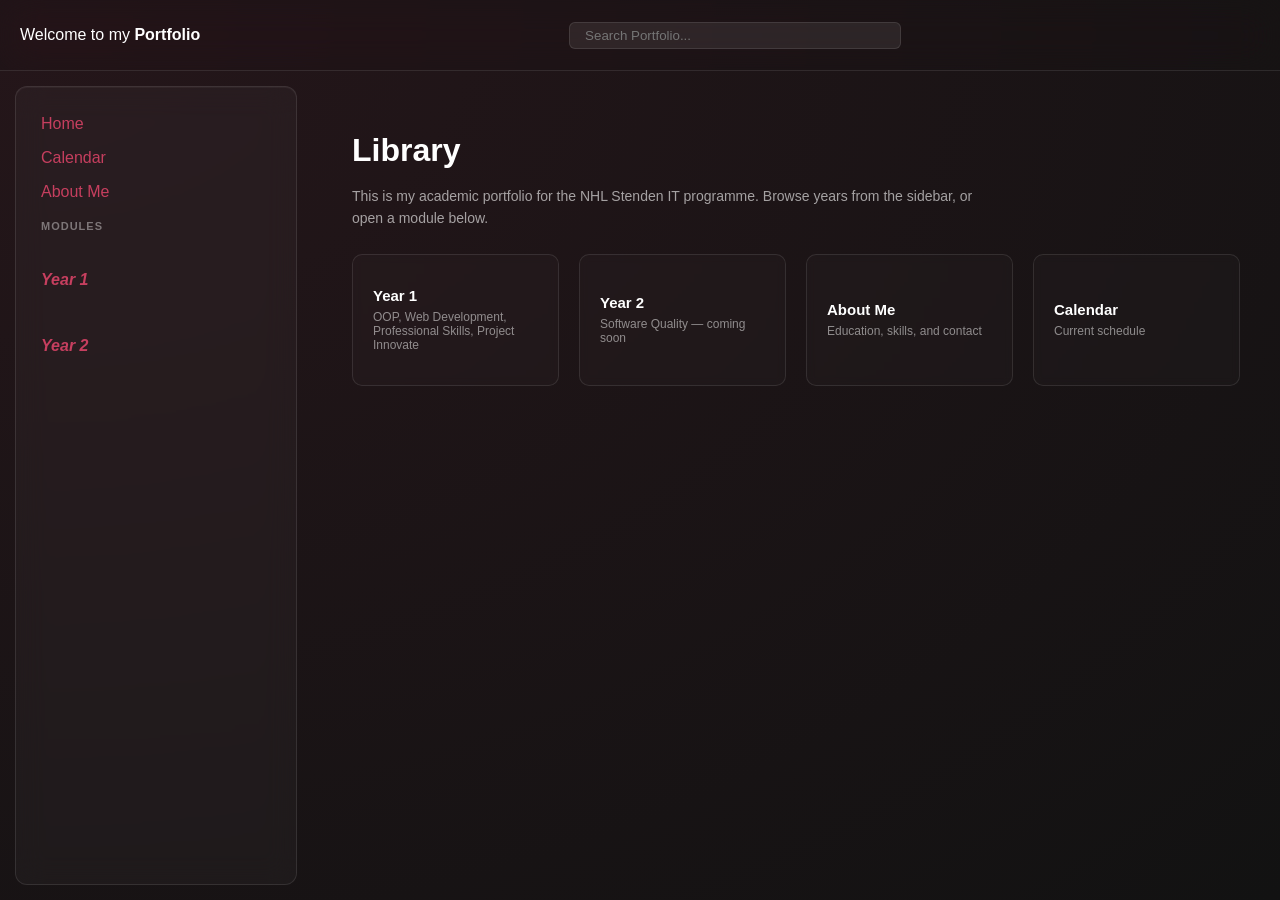
==== Portfolio/index.html @ 07875162 "Static version for GitHub Pages" ====
<!DOCTYPE html>
<html lang="en">
<head>
    <meta charset="UTF-8">
    <meta name="viewport" content="width=device-width, initial-scale=1.0">
    <link rel="stylesheet" href="./Css/variables.css">
    <link rel="stylesheet" href="./Css/header.css">
    <link rel="stylesheet" href="./Css/web.css">
    <title>Portfolio</title>
</head>

<body class="appleDark">
    <nav class="topNav">
        <div class="navLeft">
            <span class="welcome">Welcome to my <strong>Portfolio</strong></span>
        </div>
        <div class="navCenter">
            <input type="text" id="searchBar" placeholder="Search Portfolio..." class="searchBar">
        </div>
    </nav>

    <div class="mainContainer">
        <aside class="sidebar">
            <div class="sidebarSection">
                <ul class="sidebarList">
                    <li><a href="index.html">Home</a></li>
                    <li><a href="calendar.html">Calendar</a></li>
                    <li><a href="about.html">About Me</a></li>
                </ul>

                <h3>Modules</h3>
                <div class="moduleDetails">
                    <summary class="moduleSummary">
                        <p><a href="year1.html">Year 1</a></p>
                    </summary>
                </div>
                <div class="moduleDetails">
                    <summary class="moduleSummary">
                        <p><a href="year2.html">Year 2</a></p>
                    </summary>
                </div>
            </div>
        </aside>

        <main class="content">
            <h1>Library</h1>
            <p class="libraryIntro">
                This is my academic portfolio for the NHL Stenden IT programme. Browse years from the
                sidebar, or open a module below.
            </p>

            <div class="gridContainer">
                <a class="card" href="year1.html" data-search="year 1 oop web development professional skills project innovate">
                    <span class="cardTitle">Year 1</span>
                    <span class="cardMeta">OOP, Web Development, Professional Skills, Project Innovate</span>
                </a>
                <a class="card" href="year2.html" data-search="year 2 software quality">
                    <span class="cardTitle">Year 2</span>
                    <span class="cardMeta">Software Quality — coming soon</span>
                </a>
                <a class="card" href="about.html" data-search="about caleb gaitou education">
                    <span class="cardTitle">About Me</span>
                    <span class="cardMeta">Education, skills, and contact</span>
                </a>
                <a class="card" href="calendar.html" data-search="calendar schedule outlook">
                    <span class="cardTitle">Calendar</span>
                    <span class="cardMeta">Current schedule</span>
                </a>
            </div>
        </main>
    </div>
    <script src="./js/search.js"></script>
</body>
</html>
---- Portfolio/Css/variables.css ----
:root {
    --bgMain: radial-gradient(at top left, #25161a, #121212);
    --glassBg: rgba(255, 255, 255, 0.03);
    --glassBorder: rgba(255, 255, 255, 0.1);
    --accentColor: rgb(198, 63, 95);
    --textColor: #ffffff;
}
---- Portfolio/Css/header.css ----
.topNav {
    min-height: 50px;
    background: rgba(20, 20, 20, 0.3);
    backdrop-filter: blur(20px) saturate(160%);
    -webkit-backdrop-filter: blur(20px) saturate(160%);
    display: flex;
    flex-wrap: wrap;
    align-items: center;
    justify-content: space-between;
    gap: 10px;
    padding: 10px 20px;
    border-bottom: 1px solid var(--glassBorder);
    z-index: 100;
}

.navLeft {
    display: flex;
    flex-wrap: wrap;
    align-items: center;
    gap: 10px;
}

.navCenter {
    display: flex;
    flex: 1 1 200px;
    justify-content: center;
    min-width: 160px;
}

.navRight {
    display: flex;
    align-items: center;
    justify-content: flex-end;
}

.userPermission {
    font-size: 12px;
    background: rgba(255, 255, 255, 0.05);
    padding: 4px 12px;
    border-radius: 20px;
    border: 1px solid var(--glassBorder);
    backdrop-filter: blur(5px);
}

.userPermission strong {
    color: var(--accentColor);
    text-transform: uppercase;
    letter-spacing: 0.5px;
}

.btnLogout {
    color: var(--accentColor);
    text-decoration: none;
    margin-left: 15px;
    font-size: 14px;
}

.searchBar {
    background: rgba(255, 255, 255, 0.08);
    border: 1px solid var(--glassBorder);
    border-radius: 6px;
    padding: 5px 15px;
    color: white;
    width: 100%;
    max-width: 300px;
    outline: none;
}

@media (max-width: 500px) {
    .topNav {
        justify-content: center;
        text-align: center;
    }

    .navLeft,
    .navCenter,
    .navRight {
        justify-content: center;
        width: 100%;
    }

    .searchBar {
        max-width: none;
    }
}
---- Portfolio/Css/web.css ----
/* ─── BASE ─────────────────────────────────────────────── */

body {
    margin: 0;
    font-family: -apple-system, BlinkMacSystemFont, "Segoe UI", Roboto, Helvetica;
    background: var(--bgMain);
    color: var(--textColor);
    display: flex;
    flex-direction: column;
    height: 100vh;
}

a {
    color: inherit;
    text-decoration: none;
    background-color: transparent;
}

/* Top nav (.topNav, .navLeft, etc.) now lives in Css/header.css,
   loaded alongside header.php wherever the shared header is included. */

/* ─── LAYOUT ────────────────────────────────────────────── */

.mainContainer {
    display: flex;
    flex: 1;
    overflow-y: hidden;
}

.content {
    flex: 1;
    min-width: 0;
    padding: 40px;
    overflow-y: auto;
}

/* ─── RESPONSIVE ────────────────────────────────────────── */

@media (max-width: 800px) {
    body {
        height: auto;
        min-height: 100vh;
    }

    .mainContainer {
        flex-direction: column;
        overflow: visible;
    }

    .sidebar {
        width: auto;
    }

    .content {
        padding: 20px;
    }
}

/* ─── SIDEBAR ───────────────────────────────────────────── */

.sidebar {
    width: 240px;
    flex-shrink: 0;
    background: var(--glassBg);
    backdrop-filter: blur(15px);
    -webkit-backdrop-filter: blur(15px);
    margin: 15px;
    padding: 20px;
    border-radius: 12px;
    border: 1px solid var(--glassBorder);
    display: flex;
    flex-direction: column;
    box-shadow: inset 0 1px 1px rgba(255, 255, 255, 0.05);
}

.sidebar h3 {
    font-size: 11px;
    letter-spacing: 1px;
    text-transform: uppercase;
    color: rgba(255, 255, 255, 0.4);
    margin-bottom: 15px;
    padding-left: 5px;
}

.sidebar ul {
    padding: 0;
    margin: 0;
}

.sidebar li {
    list-style: none;
}

.sidebar li a,
summary {
    color: var(--accentColor);
    text-decoration: none;
    display: block;
    padding: 8px 5px;
    border-radius: 6px;
    transition: background-color 0.3s ease, color 0.3s ease;
    font-weight: 500;
}

summary a {
    cursor: pointer;
    outline: none;
    font-style: italic;
    font-weight: bold;
}

summary::-webkit-details-marker {
    color: var(--accentColor);
}

.sidebar li a:hover,
summary:hover {
    background: rgba(198, 63, 95, 0.1);
    color: white;
}

details ul {
    margin-left: 20px;
    margin-top: 5px;
}

details ul li a {
    font-size: 0.9em;
    opacity: 0.8;
}

.moduleMessage {
    padding-left: 10px;
    font-size: 12px;
    color: rgba(255, 255, 255, 0.4);
}

/* ─── CARDS ─────────────────────────────────────────────── */

.gridContainer {
    display: grid;
    grid-template-columns: repeat(auto-fill, minmax(200px, 1fr));
    gap: 20px;
}

.card {
    background: rgba(255, 255, 255, 0.02);
    backdrop-filter: blur(4px);
    min-height: 90px;
    border-radius: 10px;
    display: flex;
    flex-direction: column;
    justify-content: center;
    gap: 6px;
    padding: 20px;
    border: 1px solid var(--glassBorder);
    transition: all 0.3s ease;
}

.card:hover {
    background: rgba(255, 255, 255, 0.06);
    border-color: rgba(198, 63, 95, 0.5);
    transform: translateY(-4px);
    box-shadow: 0 10px 20px rgba(0, 0, 0, 0.3);
}

.cardTitle {
    font-weight: 600;
    font-size: 15px;
}

.cardMeta {
    font-size: 12px;
    color: rgba(255, 255, 255, 0.5);
}

.libraryIntro {
    color: rgba(255, 255, 255, 0.6);
    font-size: 14px;
    line-height: 1.6;
    max-width: 640px;
    margin: -6px 0 24px 0;
}

/* ─── ANNOUNCEMENTS ─────────────────────────────────────── */

.announcementBox {
    background: rgba(198, 63, 95, 0.08);
    border: 1px solid rgba(198, 63, 95, 0.3);
    border-radius: 12px;
    padding: 18px 20px;
    margin: 0 0 24px 0;
}

.announcementBox h3 {
    margin: 0 0 8px 0;
    font-size: 13px;
    letter-spacing: 1px;
    text-transform: uppercase;
    color: var(--accentColor);
}

.announcementBox p {
    margin: 0;
    line-height: 1.5;
}

.announcementMeta {
    margin-top: 10px !important;
    font-size: 12px;
    color: rgba(255, 255, 255, 0.4);
}

.announcementForm {
    background: rgba(255, 255, 255, 0.05);
    border: 1px solid var(--glassBorder);
    border-radius: 12px;
    padding: 18px 20px;
    margin: 0 0 24px 0;
    max-width: 480px;
}

.announcementForm h3 {
    margin: 0 0 6px 0;
    font-size: 14px;
}

.announcementHint {
    font-size: 12px;
    color: rgba(255, 255, 255, 0.4);
    margin: 0 0 12px 0;
}

.announcementForm textarea {
    width: 100%;
    padding: 10px;
    background: rgba(255, 255, 255, 0.05);
    border: 1px solid var(--glassBorder);
    border-radius: 6px;
    color: white;
    box-sizing: border-box;
    font-family: inherit;
    resize: vertical;
    margin-bottom: 12px;
}

/* ─── CALENDAR ──────────────────────────────────────────── */

.calendarEmbed {
    background: var(--glassBg);
    border: 1px solid var(--glassBorder);
    border-radius: 12px;
    overflow: hidden;
    height: 75vh;
    min-height: 500px;
}

.calendarEmbed iframe {
    width: 100%;
    height: 100%;
    border: none;
    display: block;
}

/* ─── PERMISSIONS TABLE ─────────────────────────────────── */

.tableContainer {
    width: 100%;
    overflow-x: auto;
    -webkit-overflow-scrolling: touch;
}

.editPermissions {
    width: 100%;
    border-collapse: separate;
    border-spacing: 0;
    margin-top: 20px;
    background: rgba(255, 255, 255, 0.05);
    backdrop-filter: blur(12px);
    -webkit-backdrop-filter: blur(12px);
    border: 1px solid rgba(255, 255, 255, 0.1);
    border-radius: 12px;
    color: rgb(255, 255, 255);
    overflow: hidden;
    table-layout: fixed;
    min-width: 600px;
}

.editPermissions th {
    background: rgba(255, 255, 255, 0.1);
    color: rgb(255, 255, 255);
    padding: 14px;
    font-weight: 500;
    font-size: 0.85em;
    text-transform: uppercase;
    letter-spacing: 1px;
    border-bottom: 1px solid rgba(255, 255, 255, 0.1);
    white-space: nowrap;
    overflow: hidden;
    text-overflow: ellipsis;
}

.editPermissions td {
    padding: 16px 14px;
    border-bottom: 1px solid rgba(255, 255, 255, 0.05);
    font-size: 0.9em;
    overflow: hidden;
    text-overflow: ellipsis;
    white-space: nowrap;
}

.allCells {
    text-align: center;
}

/* ─── FILES TABLE ───────────────────────────────────────── */
/* Separate from .editPermissions because that class hardcodes
   nth-child width percentages for exactly 6 columns. */

.filesTable {
    width: 100%;
    border-collapse: separate;
    border-spacing: 0;
    margin-top: 20px;
    background: rgba(255, 255, 255, 0.05);
    backdrop-filter: blur(12px);
    -webkit-backdrop-filter: blur(12px);
    border: 1px solid rgba(255, 255, 255, 0.1);
    border-radius: 12px;
    color: rgb(255, 255, 255);
    overflow: hidden;
    min-width: 700px;
}

.filesTable th {
    background: rgba(255, 255, 255, 0.1);
    color: rgb(255, 255, 255);
    padding: 14px;
    font-weight: 500;
    font-size: 0.85em;
    text-transform: uppercase;
    letter-spacing: 1px;
    border-bottom: 1px solid rgba(255, 255, 255, 0.1);
    white-space: nowrap;
}

.filesTable td {
    padding: 16px 14px;
    border-bottom: 1px solid rgba(255, 255, 255, 0.05);
    font-size: 0.9em;
}

.filesTable a {
    color: var(--accentColor);
    text-decoration: none;
}

.filesTable a:hover {
    text-decoration: underline;
}

.editPermissions th:nth-child(1),
.editPermissions td:nth-child(1) { width: 14%; }

.editPermissions th:nth-child(2),
.editPermissions td:nth-child(2) { width: 24%; }

.editPermissions th:nth-child(3),
.editPermissions td:nth-child(3) { width: 12%; }

.editPermissions th:nth-child(4),
.editPermissions td:nth-child(4) { width: 24%; }

.editPermissions th:nth-child(5),
.editPermissions td:nth-child(5) { width: 10%; }

.editPermissions th:nth-child(6),
.editPermissions td:nth-child(6) { width: 16%; }

.editActionsContainer {
    display: flex;
    flex-wrap: wrap;
    align-items: center;
    justify-content: center;
    gap: 6px;
    max-width: 100%;
}

.editPermissions select {
    background: rgba(255, 255, 255, 0.1);
    color: rgb(255, 255, 255);
    border: 1px solid rgba(255, 255, 255, 0.2);
    padding: 6px 10px;
    border-radius: 8px;
    font-size: 0.85em;
    outline: none;
    cursor: pointer;
    transition: background-color 0.3s ease;
    max-width: 100%;
    min-width: 0;
    box-sizing: border-box;
}

.editPermissions select:hover {
    background: rgba(255, 255, 255, 0.2);
}


/* ─── BUTTONS ───────────────────────────────────────────── */

.saveBtn {
    background: rgba(255, 255, 255, 0.9);
    color: rgb(0, 0, 0);
    border: none;
    padding: 8px 16px;
    border-radius: 8px;
    font-weight: 600;
    font-size: 0.8em;
    cursor: pointer;
    transition: background-color 0.2s ease, transform 0.2s ease;
}

.saveBtn:hover {
    background: rgb(255, 255, 255);
    transform: scale(1.03);
}

.deleteBtn {
    background: none;
    border: none;
    font: inherit;
    cursor: pointer;
    color: rgb(255, 69, 96);
    text-decoration: none;
    font-size: 0.85em;
    font-weight: 500;
    padding: 5px 10px;
    border-radius: 6px;
    transition: background-color 0.3s ease;
}

.deleteBtn:hover {
    background: rgba(255, 69, 96, 0.1);
}
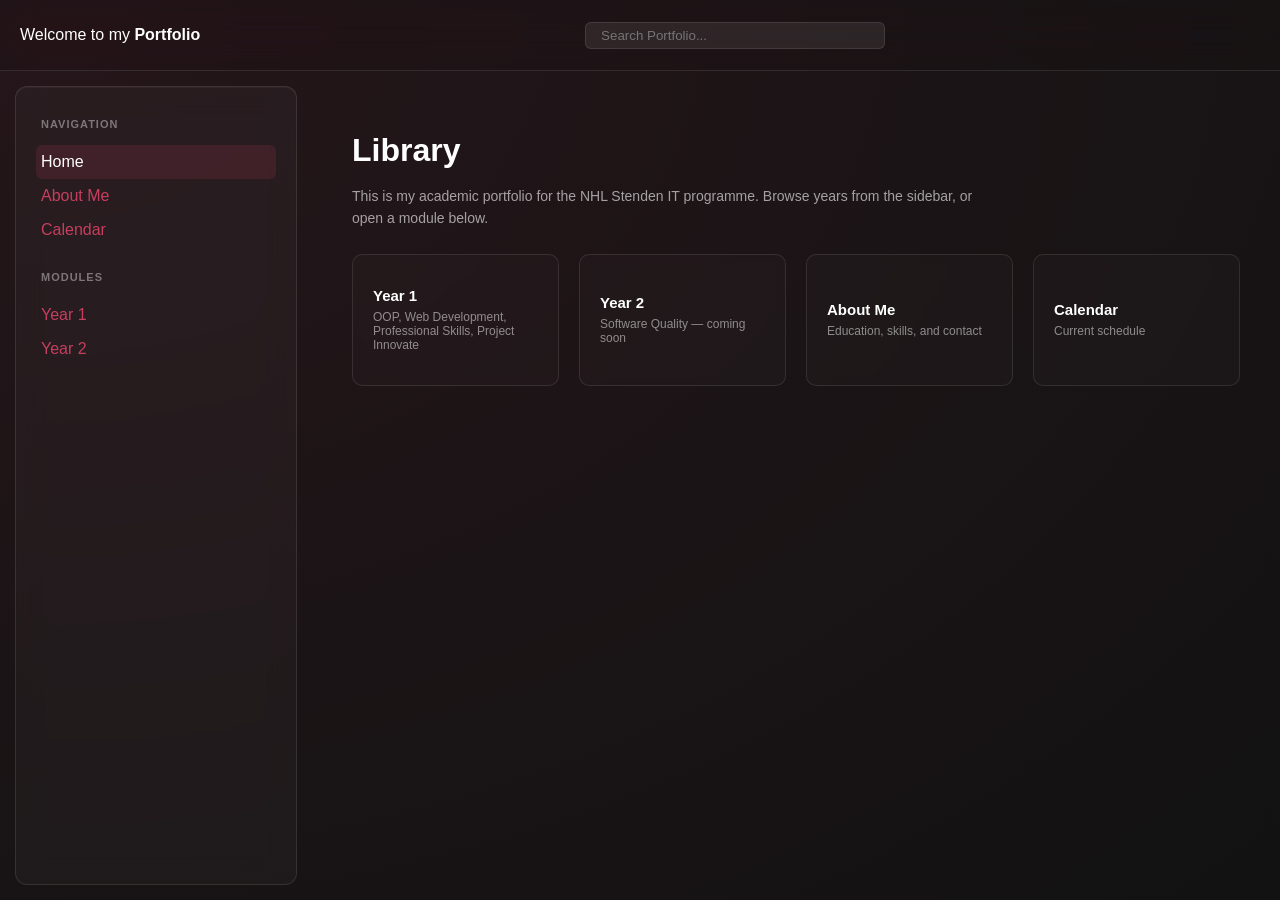
==== commit cb57341e: "Polish portfolio for GitHub Pages - Consistent sidebar on every page with the current page highlight" ====
--- a/Portfolio/index.html
+++ b/Portfolio/index.html
@@ -3,43 +3,45 @@
 <head>
     <meta charset="UTF-8">
     <meta name="viewport" content="width=device-width, initial-scale=1.0">
+    <title>Caleb Gaïtou — Portfolio</title>
+    <meta name="description" content="Academic portfolio of Caleb Gaïtou, Information Technology student at NHL Stenden University of Applied Sciences in Emmen.">
+    <meta name="theme-color" content="#121212">
+    <link rel="icon" href="./favicon.svg" type="image/svg+xml">
+    <meta property="og:type" content="website">
+    <meta property="og:title" content="Caleb Gaïtou — Portfolio">
+    <meta property="og:description" content="Coursework, projects and reflections from my IT studies at NHL Stenden.">
+    <meta property="og:image" content="https://calebgaitou.github.io/myPortfolio/Portfolio/Files/Personal/caleb-profile.jpg">
     <link rel="stylesheet" href="./Css/variables.css">
     <link rel="stylesheet" href="./Css/header.css">
     <link rel="stylesheet" href="./Css/web.css">
-    <title>Portfolio</title>
 </head>
 
 <body class="appleDark">
-    <nav class="topNav">
+    <header class="topNav">
         <div class="navLeft">
-            <span class="welcome">Welcome to my <strong>Portfolio</strong></span>
+            <a href="index.html" class="welcome">Welcome to my <strong>Portfolio</strong></a>
         </div>
         <div class="navCenter">
-            <input type="text" id="searchBar" placeholder="Search Portfolio..." class="searchBar">
+            <input type="search" id="searchBar" placeholder="Search Portfolio..." class="searchBar" aria-label="Search this page">
         </div>
-    </nav>
+    </header>
 
     <div class="mainContainer">
         <aside class="sidebar">
-            <div class="sidebarSection">
+            <nav class="sidebarSection" aria-label="Site">
+                <h3>Navigation</h3>
                 <ul class="sidebarList">
-                    <li><a href="index.html">Home</a></li>
+                    <li><a href="index.html" aria-current="page">Home</a></li>
+                    <li><a href="about.html">About Me</a></li>
                     <li><a href="calendar.html">Calendar</a></li>
-                    <li><a href="about.html">About Me</a></li>
                 </ul>
 
                 <h3>Modules</h3>
-                <div class="moduleDetails">
-                    <summary class="moduleSummary">
-                        <p><a href="year1.html">Year 1</a></p>
-                    </summary>
-                </div>
-                <div class="moduleDetails">
-                    <summary class="moduleSummary">
-                        <p><a href="year2.html">Year 2</a></p>
-                    </summary>
-                </div>
-            </div>
+                <ul class="sidebarList">
+                    <li><a href="year1.html">Year 1</a></li>
+                    <li><a href="year2.html">Year 2</a></li>
+                </ul>
+            </nav>
         </aside>
 
         <main class="content">
@@ -50,7 +52,7 @@
             </p>
 
             <div class="gridContainer">
-                <a class="card" href="year1.html" data-search="year 1 oop web development professional skills project innovate">
+                <a class="card" href="year1.html" data-search="year 1 oop java web development professional skills project innovate">
                     <span class="cardTitle">Year 1</span>
                     <span class="cardMeta">OOP, Web Development, Professional Skills, Project Innovate</span>
                 </a>
@@ -58,7 +60,7 @@
                     <span class="cardTitle">Year 2</span>
                     <span class="cardMeta">Software Quality — coming soon</span>
                 </a>
-                <a class="card" href="about.html" data-search="about caleb gaitou education">
+                <a class="card" href="about.html" data-search="about caleb gaitou education skills contact">
                     <span class="cardTitle">About Me</span>
                     <span class="cardMeta">Education, skills, and contact</span>
                 </a>
@@ -67,6 +69,7 @@
                     <span class="cardMeta">Current schedule</span>
                 </a>
             </div>
+            <p class="noResults" hidden>Nothing matches that search.</p>
         </main>
     </div>
     <script src="./js/search.js"></script>
--- a/Portfolio/Css/web.css
+++ b/Portfolio/Css/web.css
@@ -32,28 +32,6 @@
     min-width: 0;
     padding: 40px;
     overflow-y: auto;
-}
-
-/* ─── RESPONSIVE ────────────────────────────────────────── */
-
-@media (max-width: 800px) {
-    body {
-        height: auto;
-        min-height: 100vh;
-    }
-
-    .mainContainer {
-        flex-direction: column;
-        overflow: visible;
-    }
-
-    .sidebar {
-        width: auto;
-    }
-
-    .content {
-        padding: 20px;
-    }
 }
 
 /* ─── SIDEBAR ───────────────────────────────────────────── */
@@ -117,6 +95,29 @@
 summary:hover {
     background: rgba(198, 63, 95, 0.1);
     color: white;
+}
+
+.sidebar li a[aria-current="page"] {
+    background: rgba(198, 63, 95, 0.15);
+    color: white;
+}
+
+.sidebarList + h3 {
+    margin-top: 24px;
+}
+
+.welcome {
+    color: var(--textColor);
+}
+
+.welcome:hover strong {
+    color: var(--accentColor);
+}
+
+a:focus-visible,
+.searchBar:focus-visible {
+    outline: 2px solid var(--accentColor);
+    outline-offset: 2px;
 }
 
 details ul {
@@ -329,7 +330,6 @@
     border-radius: 12px;
     color: rgb(255, 255, 255);
     overflow: hidden;
-    min-width: 700px;
 }
 
 .filesTable th {
@@ -357,6 +357,19 @@
 
 .filesTable a:hover {
     text-decoration: underline;
+}
+
+.fileMeta {
+    display: block;
+    margin-top: 4px;
+    font-size: 11px;
+    color: rgba(255, 255, 255, 0.45);
+    white-space: nowrap;
+}
+
+.noResults {
+    color: rgba(255, 255, 255, 0.5);
+    font-size: 14px;
 }
 
 .editPermissions th:nth-child(1),
@@ -441,4 +454,58 @@
 
 .deleteBtn:hover {
     background: rgba(255, 69, 96, 0.1);
-}+}
+/* ─── RESPONSIVE ────────────────────────────────────────── */
+/* Kept at the end so these rules win over the desktop ones above. */
+
+@media (max-width: 800px) {
+    body {
+        height: auto;
+        min-height: 100vh;
+    }
+
+    .mainContainer {
+        flex-direction: column;
+        overflow: visible;
+    }
+
+    .sidebar {
+        width: auto;
+        margin: 12px 12px 0;
+        padding: 12px 14px;
+    }
+
+    .sidebar h3 {
+        display: none;
+    }
+
+    .sidebarList {
+        display: flex;
+        flex-wrap: wrap;
+        gap: 4px 8px;
+    }
+
+    .sidebarList + h3 + .sidebarList {
+        margin-top: 4px;
+    }
+
+    .sidebar li a {
+        padding: 6px 10px;
+    }
+
+    .content {
+        padding: 20px 16px;
+    }
+}
+
+@media (max-width: 560px) {
+    .filesTable th,
+    .filesTable td {
+        padding: 12px 8px;
+        font-size: 0.85em;
+    }
+
+    .filesTable th {
+        letter-spacing: 0.5px;
+    }
+}
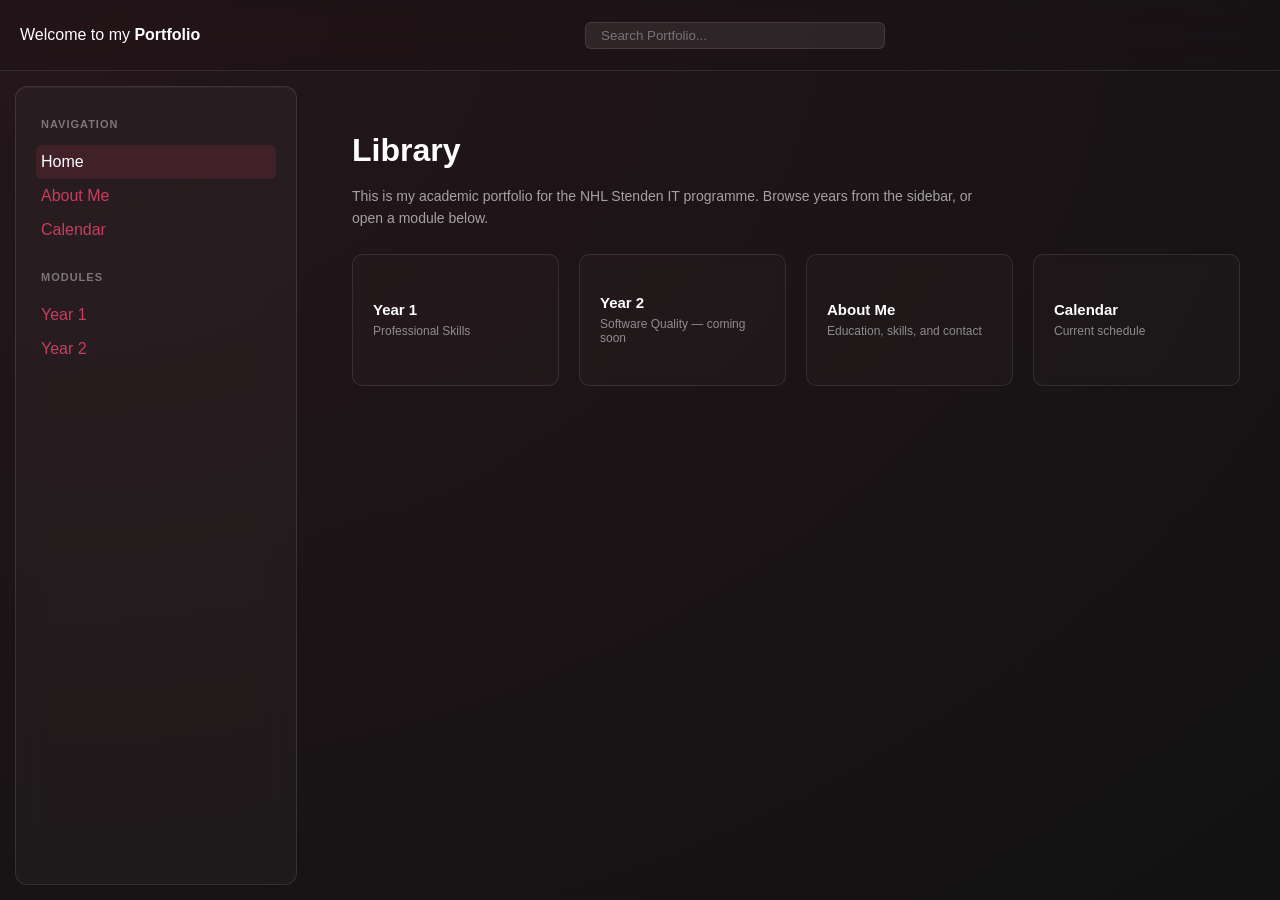
==== commit 668a89a3: "Remove rows for deleted Year 1 files Co-Authored-By: Claude Opus 5.5 <noreply@anthropic.com> Claude-" ====
--- a/Portfolio/index.html
+++ b/Portfolio/index.html
@@ -52,9 +52,9 @@
             </p>
 
             <div class="gridContainer">
-                <a class="card" href="year1.html" data-search="year 1 oop java web development professional skills project innovate">
+                <a class="card" href="year1.html" data-search="year 1 professional skills">
                     <span class="cardTitle">Year 1</span>
-                    <span class="cardMeta">OOP, Web Development, Professional Skills, Project Innovate</span>
+                    <span class="cardMeta">Professional Skills</span>
                 </a>
                 <a class="card" href="year2.html" data-search="year 2 software quality">
                     <span class="cardTitle">Year 2</span>
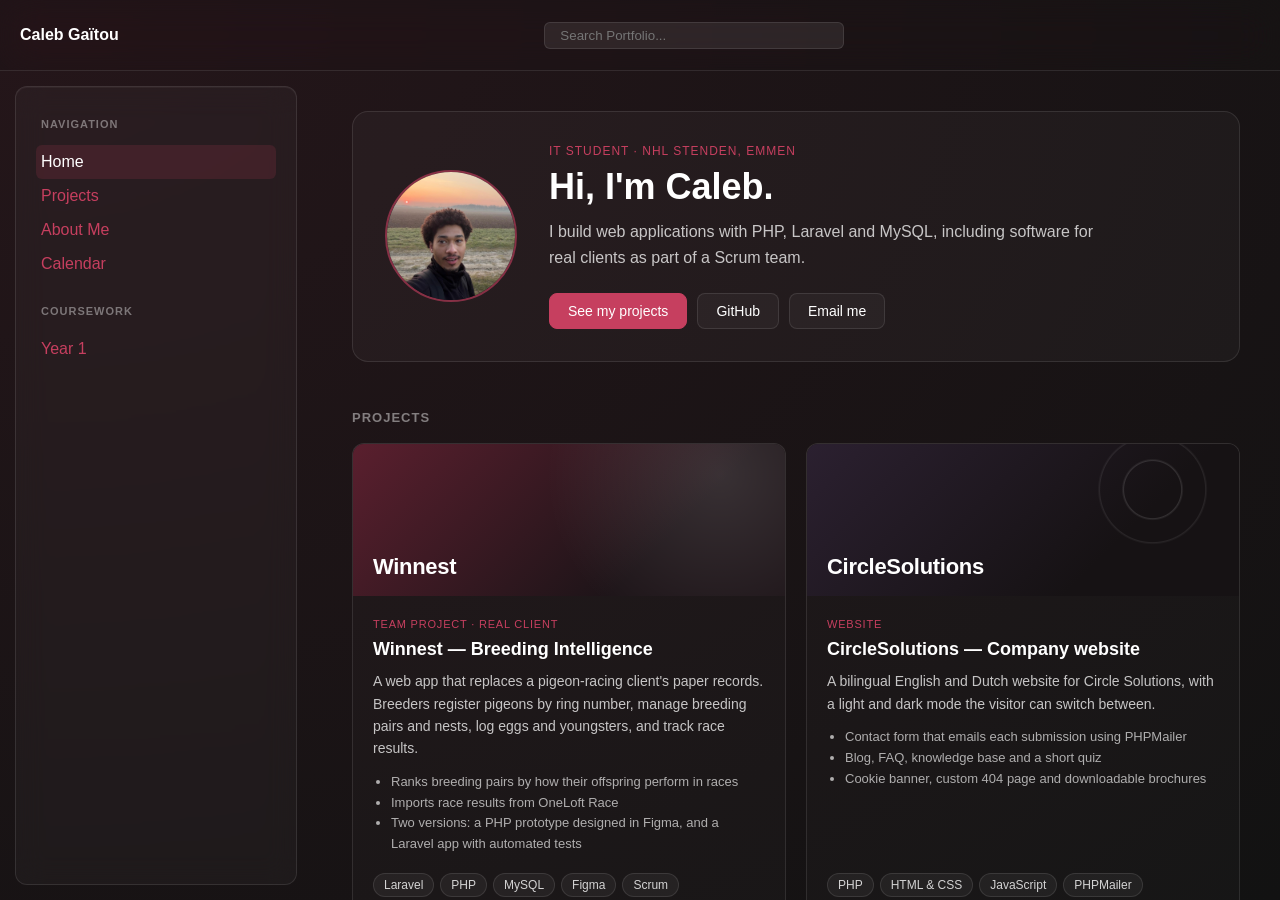
==== commit 38079b48: "Home page with intro and projects, name in top bar, hide Year 2, more skills Co-Authored-By: Claude " ====
--- a/Portfolio/index.html
+++ b/Portfolio/index.html
@@ -3,23 +3,24 @@
 <head>
     <meta charset="UTF-8">
     <meta name="viewport" content="width=device-width, initial-scale=1.0">
-    <title>Caleb Gaïtou — Portfolio</title>
-    <meta name="description" content="Academic portfolio of Caleb Gaïtou, Information Technology student at NHL Stenden University of Applied Sciences in Emmen.">
+    <title>Caleb Gaïtou — IT Student &amp; Web Developer</title>
+    <meta name="description" content="Caleb Gaïtou, Information Technology student at NHL Stenden in Emmen. Web applications built with PHP, Laravel and MySQL.">
     <meta name="theme-color" content="#121212">
     <link rel="icon" href="./favicon.svg" type="image/svg+xml">
     <meta property="og:type" content="website">
-    <meta property="og:title" content="Caleb Gaïtou — Portfolio">
-    <meta property="og:description" content="Coursework, projects and reflections from my IT studies at NHL Stenden.">
+    <meta property="og:title" content="Caleb Gaïtou — IT Student &amp; Web Developer">
+    <meta property="og:description" content="Web applications built with PHP, Laravel and MySQL, including software for real clients.">
     <meta property="og:image" content="https://calebgaitou.github.io/myPortfolio/Portfolio/Files/Personal/caleb-profile.jpg">
     <link rel="stylesheet" href="./Css/variables.css">
     <link rel="stylesheet" href="./Css/header.css">
     <link rel="stylesheet" href="./Css/web.css">
+    <link rel="stylesheet" href="./Css/home.css">
 </head>
 
 <body class="appleDark">
     <header class="topNav">
         <div class="navLeft">
-            <a href="index.html" class="welcome">Welcome to my <strong>Portfolio</strong></a>
+            <a href="index.html" class="welcome"><strong>Caleb Gaïtou</strong></a>
         </div>
         <div class="navCenter">
             <input type="search" id="searchBar" placeholder="Search Portfolio..." class="searchBar" aria-label="Search this page">
@@ -32,43 +33,111 @@
                 <h3>Navigation</h3>
                 <ul class="sidebarList">
                     <li><a href="index.html" aria-current="page">Home</a></li>
+                    <li><a href="index.html#projects">Projects</a></li>
                     <li><a href="about.html">About Me</a></li>
                     <li><a href="calendar.html">Calendar</a></li>
                 </ul>
 
-                <h3>Modules</h3>
+                <h3>Coursework</h3>
                 <ul class="sidebarList">
                     <li><a href="year1.html">Year 1</a></li>
-                    <li><a href="year2.html">Year 2</a></li>
                 </ul>
             </nav>
         </aside>
 
         <main class="content">
-            <h1>Library</h1>
-            <p class="libraryIntro">
-                This is my academic portfolio for the NHL Stenden IT programme. Browse years from the
-                sidebar, or open a module below.
-            </p>
+            <section class="hero">
+                <img src="./Files/Personal/caleb-profile.jpg" class="heroPhoto" alt="Caleb Gaïtou" width="128" height="128">
+                <div class="heroText">
+                    <p class="heroKicker">IT student · NHL Stenden, Emmen</p>
+                    <h1>Hi, I'm Caleb.</h1>
+                    <p class="heroLead">
+                        I build web applications with PHP, Laravel and MySQL, including software for
+                        real clients as part of a Scrum team.
+                    </p>
+                    <div class="heroActions">
+                        <a class="btn btnPrimary" href="#projects">See my projects</a>
+                        <a class="btn" href="https://github.com/CalebGaitou" target="_blank" rel="noopener">GitHub</a>
+                        <a class="btn" href="mailto:calebbgaitou@gmail.com">Email me</a>
+                    </div>
+                </div>
+            </section>
 
-            <div class="gridContainer">
-                <a class="card" href="year1.html" data-search="year 1 professional skills">
-                    <span class="cardTitle">Year 1</span>
-                    <span class="cardMeta">Professional Skills</span>
-                </a>
-                <a class="card" href="year2.html" data-search="year 2 software quality">
-                    <span class="cardTitle">Year 2</span>
-                    <span class="cardMeta">Software Quality — coming soon</span>
-                </a>
-                <a class="card" href="about.html" data-search="about caleb gaitou education skills contact">
-                    <span class="cardTitle">About Me</span>
-                    <span class="cardMeta">Education, skills, and contact</span>
-                </a>
-                <a class="card" href="calendar.html" data-search="calendar schedule outlook">
-                    <span class="cardTitle">Calendar</span>
-                    <span class="cardMeta">Current schedule</span>
-                </a>
-            </div>
+            <section id="projects" class="homeSection" aria-labelledby="projectsHeading">
+                <h2 id="projectsHeading" class="sectionHeading">Projects</h2>
+
+                <div class="projectGrid">
+                    <article class="projectCard" data-search="winnest pigeon racing breeding client laravel php mysql scrum figma team">
+                        <div class="projectBanner projectBannerWinnest" aria-hidden="true">
+                            <span>Winnest</span>
+                        </div>
+                        <div class="projectBody">
+                            <p class="projectLabel">Team project · Real client</p>
+                            <h3>Winnest — Breeding Intelligence</h3>
+                            <p>
+                                A web app that replaces a pigeon-racing client's paper records. Breeders register
+                                pigeons by ring number, manage breeding pairs and nests, log eggs and youngsters,
+                                and track race results.
+                            </p>
+                            <ul class="projectPoints">
+                                <li>Ranks breeding pairs by how their offspring perform in races</li>
+                                <li>Imports race results from OneLoft Race</li>
+                                <li>Two versions: a PHP prototype designed in Figma, and a Laravel app with automated tests</li>
+                            </ul>
+                            <ul class="tagList" aria-label="Built with">
+                                <li>Laravel</li>
+                                <li>PHP</li>
+                                <li>MySQL</li>
+                                <li>Figma</li>
+                                <li>Scrum</li>
+                            </ul>
+                        </div>
+                    </article>
+
+                    <article class="projectCard" data-search="circlesolutions circle solutions company website bilingual dutch english dark mode phpmailer contact php">
+                        <div class="projectBanner projectBannerCircle" aria-hidden="true">
+                            <span>CircleSolutions</span>
+                        </div>
+                        <div class="projectBody">
+                            <p class="projectLabel">Website</p>
+                            <h3>CircleSolutions — Company website</h3>
+                            <p>
+                                A bilingual English and Dutch website for Circle Solutions, with a light and dark
+                                mode the visitor can switch between.
+                            </p>
+                            <ul class="projectPoints">
+                                <li>Contact form that emails each submission using PHPMailer</li>
+                                <li>Blog, FAQ, knowledge base and a short quiz</li>
+                                <li>Cookie banner, custom 404 page and downloadable brochures</li>
+                            </ul>
+                            <ul class="tagList" aria-label="Built with">
+                                <li>PHP</li>
+                                <li>HTML &amp; CSS</li>
+                                <li>JavaScript</li>
+                                <li>PHPMailer</li>
+                            </ul>
+                        </div>
+                    </article>
+                </div>
+            </section>
+
+            <section class="homeSection" aria-labelledby="courseworkHeading">
+                <h2 id="courseworkHeading" class="sectionHeading">Coursework &amp; more</h2>
+                <div class="gridContainer">
+                    <a class="card" href="year1.html" data-search="year 1 coursework professional skills">
+                        <span class="cardTitle">Year 1</span>
+                        <span class="cardMeta">Professional Skills</span>
+                    </a>
+                    <a class="card" href="about.html" data-search="about caleb gaitou education skills languages contact">
+                        <span class="cardTitle">About Me</span>
+                        <span class="cardMeta">Education, skills and contact</span>
+                    </a>
+                    <a class="card" href="calendar.html" data-search="calendar schedule outlook">
+                        <span class="cardTitle">Calendar</span>
+                        <span class="cardMeta">Current schedule</span>
+                    </a>
+                </div>
+            </section>
             <p class="noResults" hidden>Nothing matches that search.</p>
         </main>
     </div>
--- a/Portfolio/Css/home.css
+++ b/Portfolio/Css/home.css
@@ -0,0 +1,225 @@
+/* ─── HOME: HERO ────────────────────────────────────────── */
+
+.hero {
+    display: flex;
+    align-items: center;
+    gap: 32px;
+    padding: 32px;
+    margin-bottom: 48px;
+    background: var(--glassBg);
+    border: 1px solid var(--glassBorder);
+    border-radius: 16px;
+}
+
+.heroPhoto {
+    flex-shrink: 0;
+    width: 128px;
+    height: 128px;
+    border-radius: 50%;
+    object-fit: cover;
+    border: 2px solid rgba(198, 63, 95, 0.6);
+}
+
+.heroKicker {
+    margin: 0 0 8px;
+    font-size: 12px;
+    letter-spacing: 1px;
+    text-transform: uppercase;
+    color: var(--accentColor);
+}
+
+.hero h1 {
+    margin: 0 0 12px;
+    font-size: 36px;
+    line-height: 1.15;
+}
+
+.heroLead {
+    margin: 0 0 22px;
+    font-size: 16px;
+    line-height: 1.6;
+    color: rgba(255, 255, 255, 0.75);
+    max-width: 560px;
+}
+
+.heroActions {
+    display: flex;
+    flex-wrap: wrap;
+    gap: 10px;
+}
+
+.btn {
+    display: inline-block;
+    padding: 9px 18px;
+    border-radius: 8px;
+    border: 1px solid var(--glassBorder);
+    background: rgba(255, 255, 255, 0.04);
+    font-size: 14px;
+    font-weight: 500;
+    transition: background-color 0.2s ease, border-color 0.2s ease;
+}
+
+.btn:hover {
+    background: rgba(255, 255, 255, 0.09);
+    border-color: rgba(198, 63, 95, 0.5);
+}
+
+.btnPrimary {
+    background: var(--accentColor);
+    border-color: var(--accentColor);
+    color: #fff;
+}
+
+.btnPrimary:hover {
+    background: rgb(178, 52, 83);
+    border-color: rgb(178, 52, 83);
+}
+
+/* ─── HOME: SECTIONS ────────────────────────────────────── */
+
+.homeSection {
+    margin-bottom: 48px;
+    scroll-margin-top: 20px;
+}
+
+.sectionHeading {
+    margin: 0 0 18px;
+    font-size: 13px;
+    letter-spacing: 1px;
+    text-transform: uppercase;
+    color: rgba(255, 255, 255, 0.45);
+}
+
+/* ─── HOME: PROJECTS ────────────────────────────────────── */
+
+.projectGrid {
+    display: grid;
+    grid-template-columns: repeat(auto-fill, minmax(320px, 1fr));
+    gap: 20px;
+}
+
+.projectCard {
+    display: flex;
+    flex-direction: column;
+    background: rgba(255, 255, 255, 0.02);
+    border: 1px solid var(--glassBorder);
+    border-radius: 12px;
+    overflow: hidden;
+    transition: border-color 0.3s ease, transform 0.3s ease;
+}
+
+.projectCard:hover {
+    border-color: rgba(198, 63, 95, 0.5);
+    transform: translateY(-3px);
+}
+
+/* Banner: swap for a screenshot later with
+   <img class="projectShot" src="./Files/Projects/winnest.png" alt="..."> */
+.projectBanner {
+    height: 120px;
+    display: flex;
+    align-items: flex-end;
+    padding: 16px 20px;
+    font-size: 22px;
+    font-weight: 700;
+    letter-spacing: -0.3px;
+}
+
+.projectBannerWinnest {
+    background:
+        radial-gradient(circle at 85% 20%, rgba(255, 255, 255, 0.12), transparent 45%),
+        linear-gradient(135deg, #5a1f2e, #1d1418 70%);
+}
+
+.projectBannerCircle {
+    background:
+        radial-gradient(circle at 80% 30%, transparent 28px, rgba(255, 255, 255, 0.12) 29px, transparent 31px),
+        radial-gradient(circle at 80% 30%, transparent 52px, rgba(255, 255, 255, 0.08) 53px, transparent 55px),
+        linear-gradient(135deg, #2b2030, #161214 70%);
+}
+
+.projectShot {
+    width: 100%;
+    height: 180px;
+    object-fit: cover;
+    object-position: top;
+    display: block;
+    border-bottom: 1px solid var(--glassBorder);
+}
+
+.projectBody {
+    padding: 20px;
+    display: flex;
+    flex-direction: column;
+    flex: 1;
+}
+
+.projectBody > .projectLabel {
+    margin: 0 0 6px;
+    font-size: 11px;
+    letter-spacing: 0.8px;
+    text-transform: uppercase;
+    color: var(--accentColor);
+}
+
+.projectBody h3 {
+    margin: 0 0 10px;
+    font-size: 18px;
+}
+
+.projectBody > p {
+    margin: 0 0 12px;
+    font-size: 14px;
+    line-height: 1.6;
+    color: rgba(255, 255, 255, 0.75);
+}
+
+.projectPoints {
+    margin: 0 0 18px;
+    padding-left: 18px;
+    font-size: 13px;
+    line-height: 1.6;
+    color: rgba(255, 255, 255, 0.65);
+}
+
+.tagList {
+    display: flex;
+    flex-wrap: wrap;
+    gap: 6px;
+    list-style: none;
+    padding: 0;
+    margin: auto 0 0;
+}
+
+.tagList li {
+    font-size: 12px;
+    padding: 4px 10px;
+    border-radius: 20px;
+    background: rgba(255, 255, 255, 0.05);
+    border: 1px solid var(--glassBorder);
+    color: rgba(255, 255, 255, 0.8);
+}
+
+/* ─── HOME: PHONE ───────────────────────────────────────── */
+
+@media (max-width: 640px) {
+    .hero {
+        flex-direction: column;
+        align-items: flex-start;
+        gap: 18px;
+        padding: 22px;
+    }
+
+    .heroPhoto {
+        width: 96px;
+        height: 96px;
+    }
+
+    .hero h1 {
+        font-size: 28px;
+    }
+
+    .projectGrid {
+        grid-template-columns: 1fr;
+    }
+}
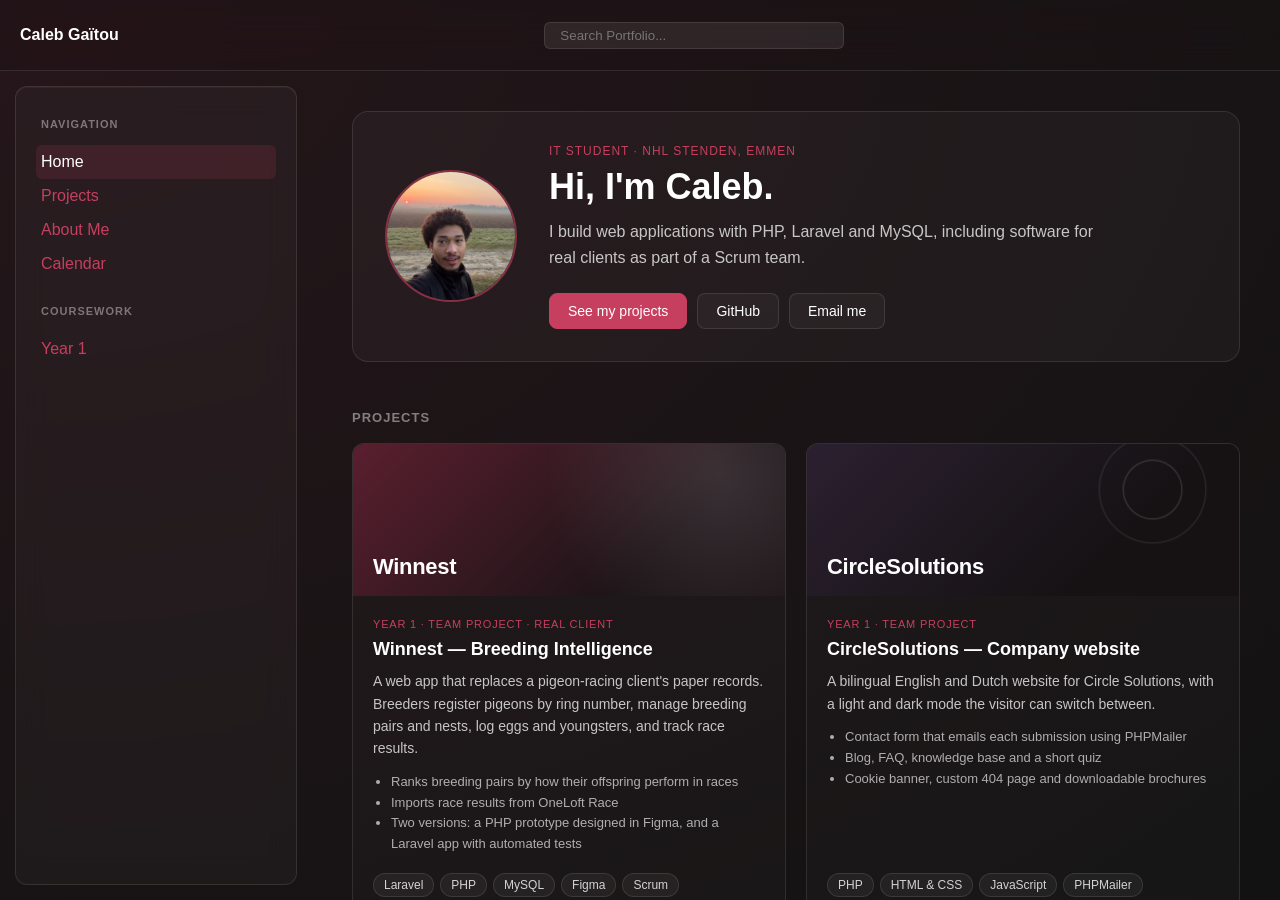
==== commit d74892a7: "Label both projects as Year 1 team projects Co-Authored-By: Claude Opus 5.5 <noreply@anthropic.com> " ====
--- a/Portfolio/index.html
+++ b/Portfolio/index.html
@@ -67,12 +67,12 @@
                 <h2 id="projectsHeading" class="sectionHeading">Projects</h2>
 
                 <div class="projectGrid">
-                    <article class="projectCard" data-search="winnest pigeon racing breeding client laravel php mysql scrum figma team">
+                    <article class="projectCard" data-search="winnest year 1 pigeon racing breeding client laravel php mysql scrum figma team">
                         <div class="projectBanner projectBannerWinnest" aria-hidden="true">
                             <span>Winnest</span>
                         </div>
                         <div class="projectBody">
-                            <p class="projectLabel">Team project · Real client</p>
+                            <p class="projectLabel">Year 1 · Team project · Real client</p>
                             <h3>Winnest — Breeding Intelligence</h3>
                             <p>
                                 A web app that replaces a pigeon-racing client's paper records. Breeders register
@@ -94,12 +94,12 @@
                         </div>
                     </article>
 
-                    <article class="projectCard" data-search="circlesolutions circle solutions company website bilingual dutch english dark mode phpmailer contact php">
+                    <article class="projectCard" data-search="circlesolutions circle solutions team year 1 company website bilingual dutch english dark mode phpmailer contact php">
                         <div class="projectBanner projectBannerCircle" aria-hidden="true">
                             <span>CircleSolutions</span>
                         </div>
                         <div class="projectBody">
-                            <p class="projectLabel">Website</p>
+                            <p class="projectLabel">Year 1 · Team project</p>
                             <h3>CircleSolutions — Company website</h3>
                             <p>
                                 A bilingual English and Dutch website for Circle Solutions, with a light and dark
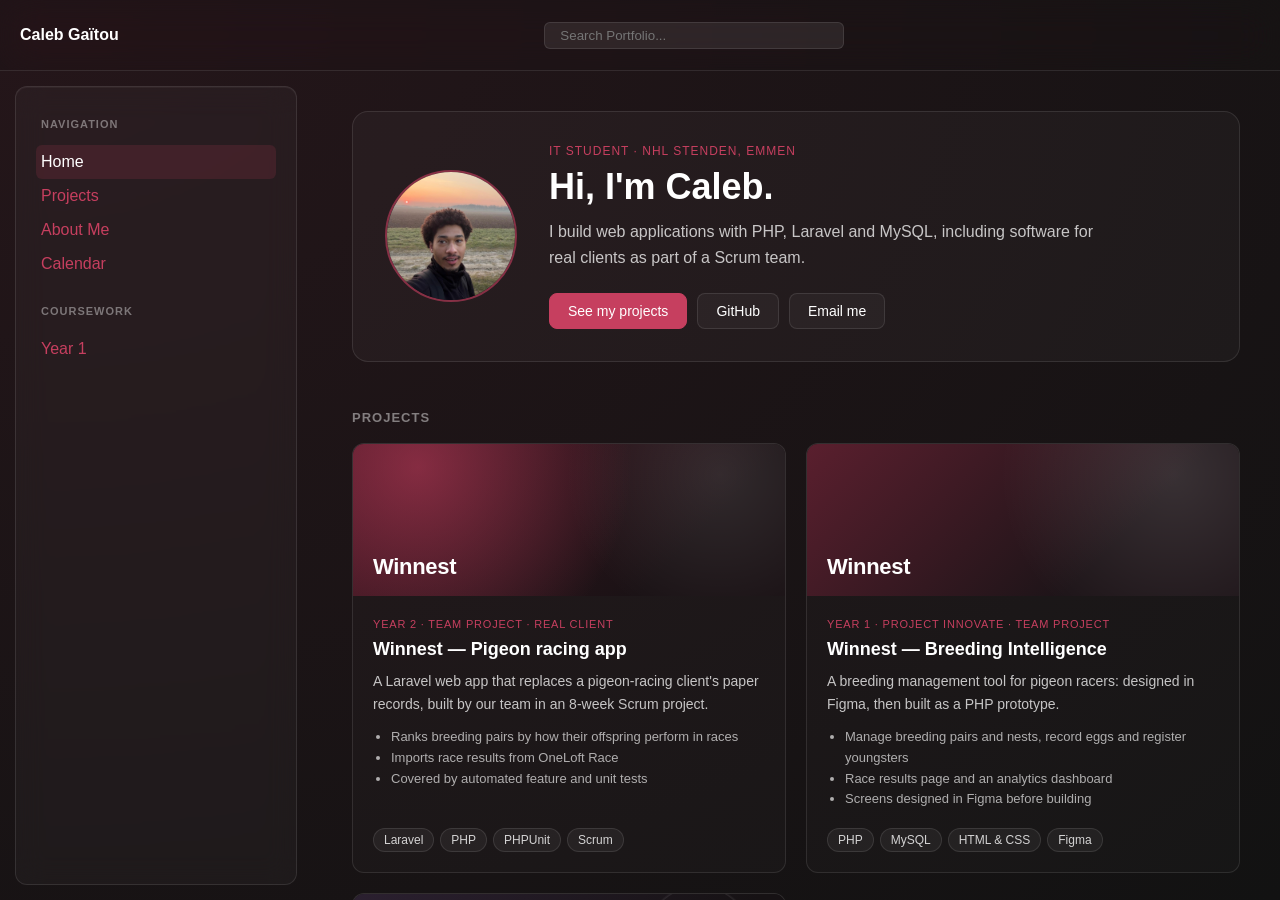
==== commit de03434a: "Split Winnest into Year 2 client project and Year 1 Project Innovate Co-Authored-By: Claude Opus 5.5" ====
--- a/Portfolio/index.html
+++ b/Portfolio/index.html
@@ -67,29 +67,52 @@
                 <h2 id="projectsHeading" class="sectionHeading">Projects</h2>
 
                 <div class="projectGrid">
-                    <article class="projectCard" data-search="winnest year 1 pigeon racing breeding client laravel php mysql scrum figma team">
+                    <article class="projectCard" data-search="winnest year 2 period 1 pigeon racing client laravel php phpunit scrum team ranking oneloft">
+                        <div class="projectBanner projectBannerWinnestClient" aria-hidden="true">
+                            <span>Winnest</span>
+                        </div>
+                        <div class="projectBody">
+                            <p class="projectLabel">Year 2 · Team project · Real client</p>
+                            <h3>Winnest — Pigeon racing app</h3>
+                            <p>
+                                A Laravel web app that replaces a pigeon-racing client's paper records, built by
+                                our team in an 8-week Scrum project.
+                            </p>
+                            <ul class="projectPoints">
+                                <li>Ranks breeding pairs by how their offspring perform in races</li>
+                                <li>Imports race results from OneLoft Race</li>
+                                <li>Covered by automated feature and unit tests</li>
+                            </ul>
+                            <ul class="tagList" aria-label="Built with">
+                                <li>Laravel</li>
+                                <li>PHP</li>
+                                <li>PHPUnit</li>
+                                <li>Scrum</li>
+                            </ul>
+                        </div>
+                    </article>
+
+                    <article class="projectCard" data-search="winnest year 1 project innovate breeding intelligence pigeon php mysql figma team prototype">
                         <div class="projectBanner projectBannerWinnest" aria-hidden="true">
                             <span>Winnest</span>
                         </div>
                         <div class="projectBody">
-                            <p class="projectLabel">Year 1 · Team project · Real client</p>
+                            <p class="projectLabel">Year 1 · Project Innovate · Team project</p>
                             <h3>Winnest — Breeding Intelligence</h3>
                             <p>
-                                A web app that replaces a pigeon-racing client's paper records. Breeders register
-                                pigeons by ring number, manage breeding pairs and nests, log eggs and youngsters,
-                                and track race results.
+                                A breeding management tool for pigeon racers: designed in Figma, then built as a
+                                PHP prototype.
                             </p>
                             <ul class="projectPoints">
-                                <li>Ranks breeding pairs by how their offspring perform in races</li>
-                                <li>Imports race results from OneLoft Race</li>
-                                <li>Two versions: a PHP prototype designed in Figma, and a Laravel app with automated tests</li>
+                                <li>Manage breeding pairs and nests, record eggs and register youngsters</li>
+                                <li>Race results page and an analytics dashboard</li>
+                                <li>Screens designed in Figma before building</li>
                             </ul>
                             <ul class="tagList" aria-label="Built with">
-                                <li>Laravel</li>
                                 <li>PHP</li>
                                 <li>MySQL</li>
+                                <li>HTML &amp; CSS</li>
                                 <li>Figma</li>
-                                <li>Scrum</li>
                             </ul>
                         </div>
                     </article>
--- a/Portfolio/Css/home.css
+++ b/Portfolio/Css/home.css
@@ -131,6 +131,13 @@
         linear-gradient(135deg, #5a1f2e, #1d1418 70%);
 }
 
+.projectBannerWinnestClient {
+    background:
+        radial-gradient(circle at 15% 15%, rgba(198, 63, 95, 0.55), transparent 55%),
+        radial-gradient(circle at 85% 20%, rgba(255, 255, 255, 0.1), transparent 40%),
+        linear-gradient(135deg, #3d1520, #1a1215 75%);
+}
+
 .projectBannerCircle {
     background:
         radial-gradient(circle at 80% 30%, transparent 28px, rgba(255, 255, 255, 0.12) 29px, transparent 31px),
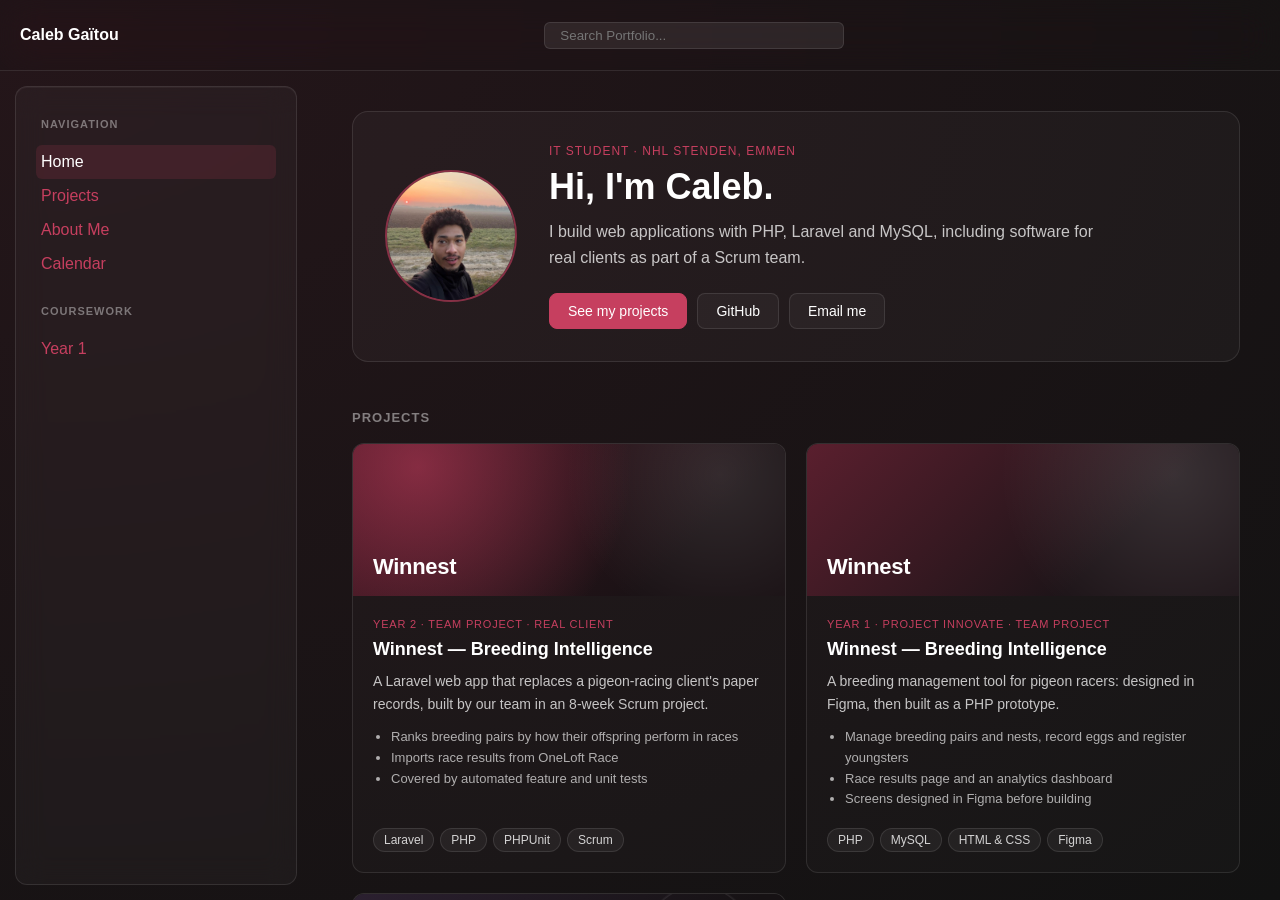
==== commit 12f063e4: "Use Breeding Intelligence name for both Winnest projects Co-Authored-By: Claude Opus 5.5 <noreply@an" ====
--- a/Portfolio/index.html
+++ b/Portfolio/index.html
@@ -67,13 +67,13 @@
                 <h2 id="projectsHeading" class="sectionHeading">Projects</h2>
 
                 <div class="projectGrid">
-                    <article class="projectCard" data-search="winnest year 2 period 1 pigeon racing client laravel php phpunit scrum team ranking oneloft">
+                    <article class="projectCard" data-search="winnest breeding intelligence year 2 period 1 pigeon racing client laravel php phpunit scrum team ranking oneloft">
                         <div class="projectBanner projectBannerWinnestClient" aria-hidden="true">
                             <span>Winnest</span>
                         </div>
                         <div class="projectBody">
                             <p class="projectLabel">Year 2 · Team project · Real client</p>
-                            <h3>Winnest — Pigeon racing app</h3>
+                            <h3>Winnest — Breeding Intelligence</h3>
                             <p>
                                 A Laravel web app that replaces a pigeon-racing client's paper records, built by
                                 our team in an 8-week Scrum project.
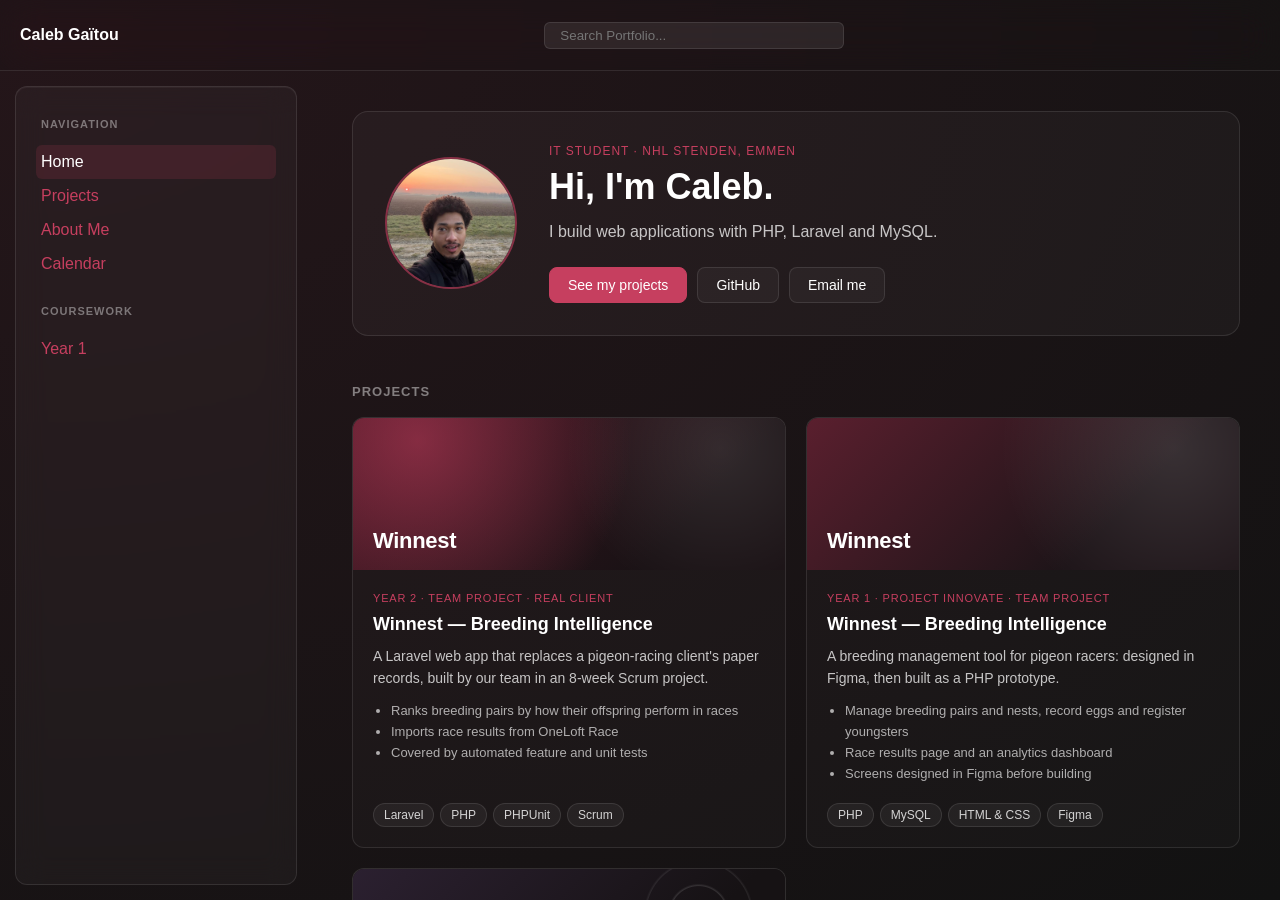
==== commit b7e8ada1: "Shorten home page intro Co-Authored-By: Claude Opus 5.5 <noreply@anthropic.com> Claude-Session: http" ====
--- a/Portfolio/index.html
+++ b/Portfolio/index.html
@@ -9,7 +9,7 @@
     <link rel="icon" href="./favicon.svg" type="image/svg+xml">
     <meta property="og:type" content="website">
     <meta property="og:title" content="Caleb Gaïtou — IT Student &amp; Web Developer">
-    <meta property="og:description" content="Web applications built with PHP, Laravel and MySQL, including software for real clients.">
+    <meta property="og:description" content="Web applications built with PHP, Laravel and MySQL.">
     <meta property="og:image" content="https://calebgaitou.github.io/myPortfolio/Portfolio/Files/Personal/caleb-profile.jpg">
     <link rel="stylesheet" href="./Css/variables.css">
     <link rel="stylesheet" href="./Css/header.css">
@@ -52,8 +52,7 @@
                     <p class="heroKicker">IT student · NHL Stenden, Emmen</p>
                     <h1>Hi, I'm Caleb.</h1>
                     <p class="heroLead">
-                        I build web applications with PHP, Laravel and MySQL, including software for
-                        real clients as part of a Scrum team.
+                        I build web applications with PHP, Laravel and MySQL.
                     </p>
                     <div class="heroActions">
                         <a class="btn btnPrimary" href="#projects">See my projects</a>
